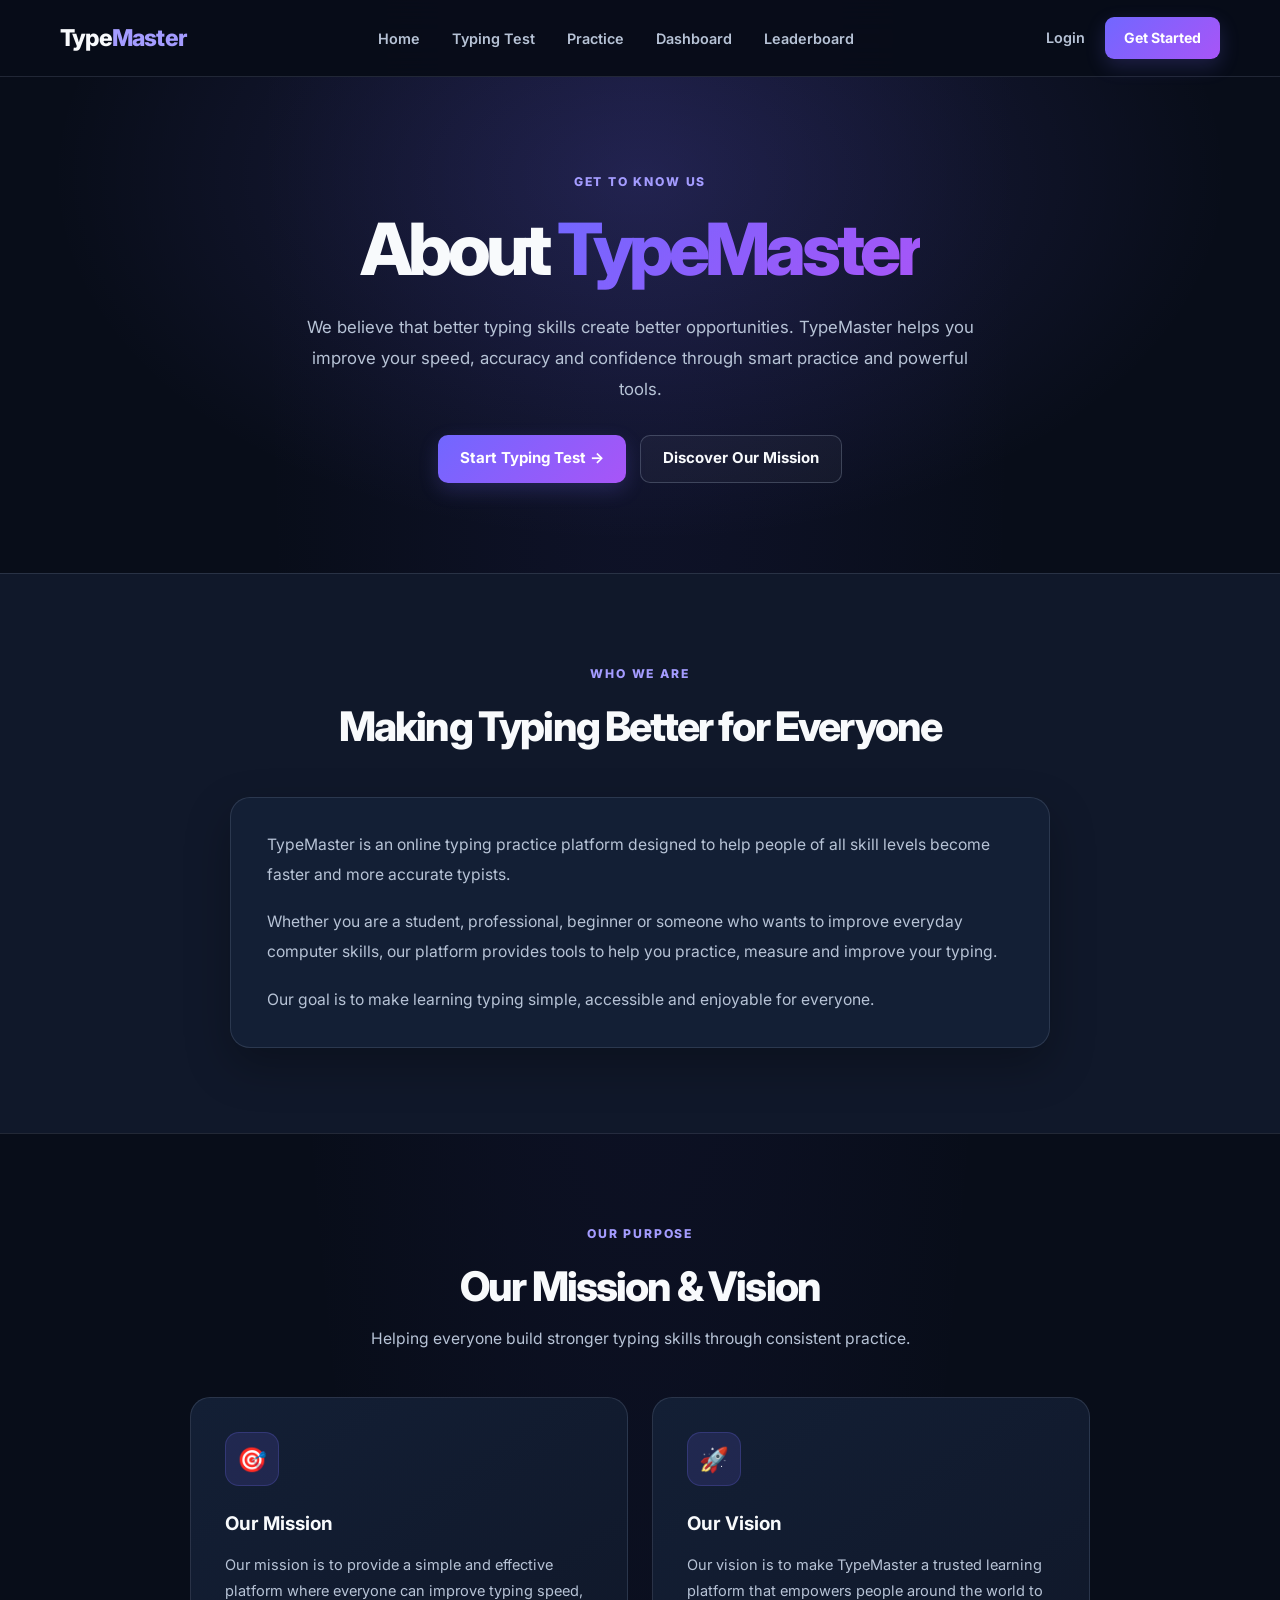
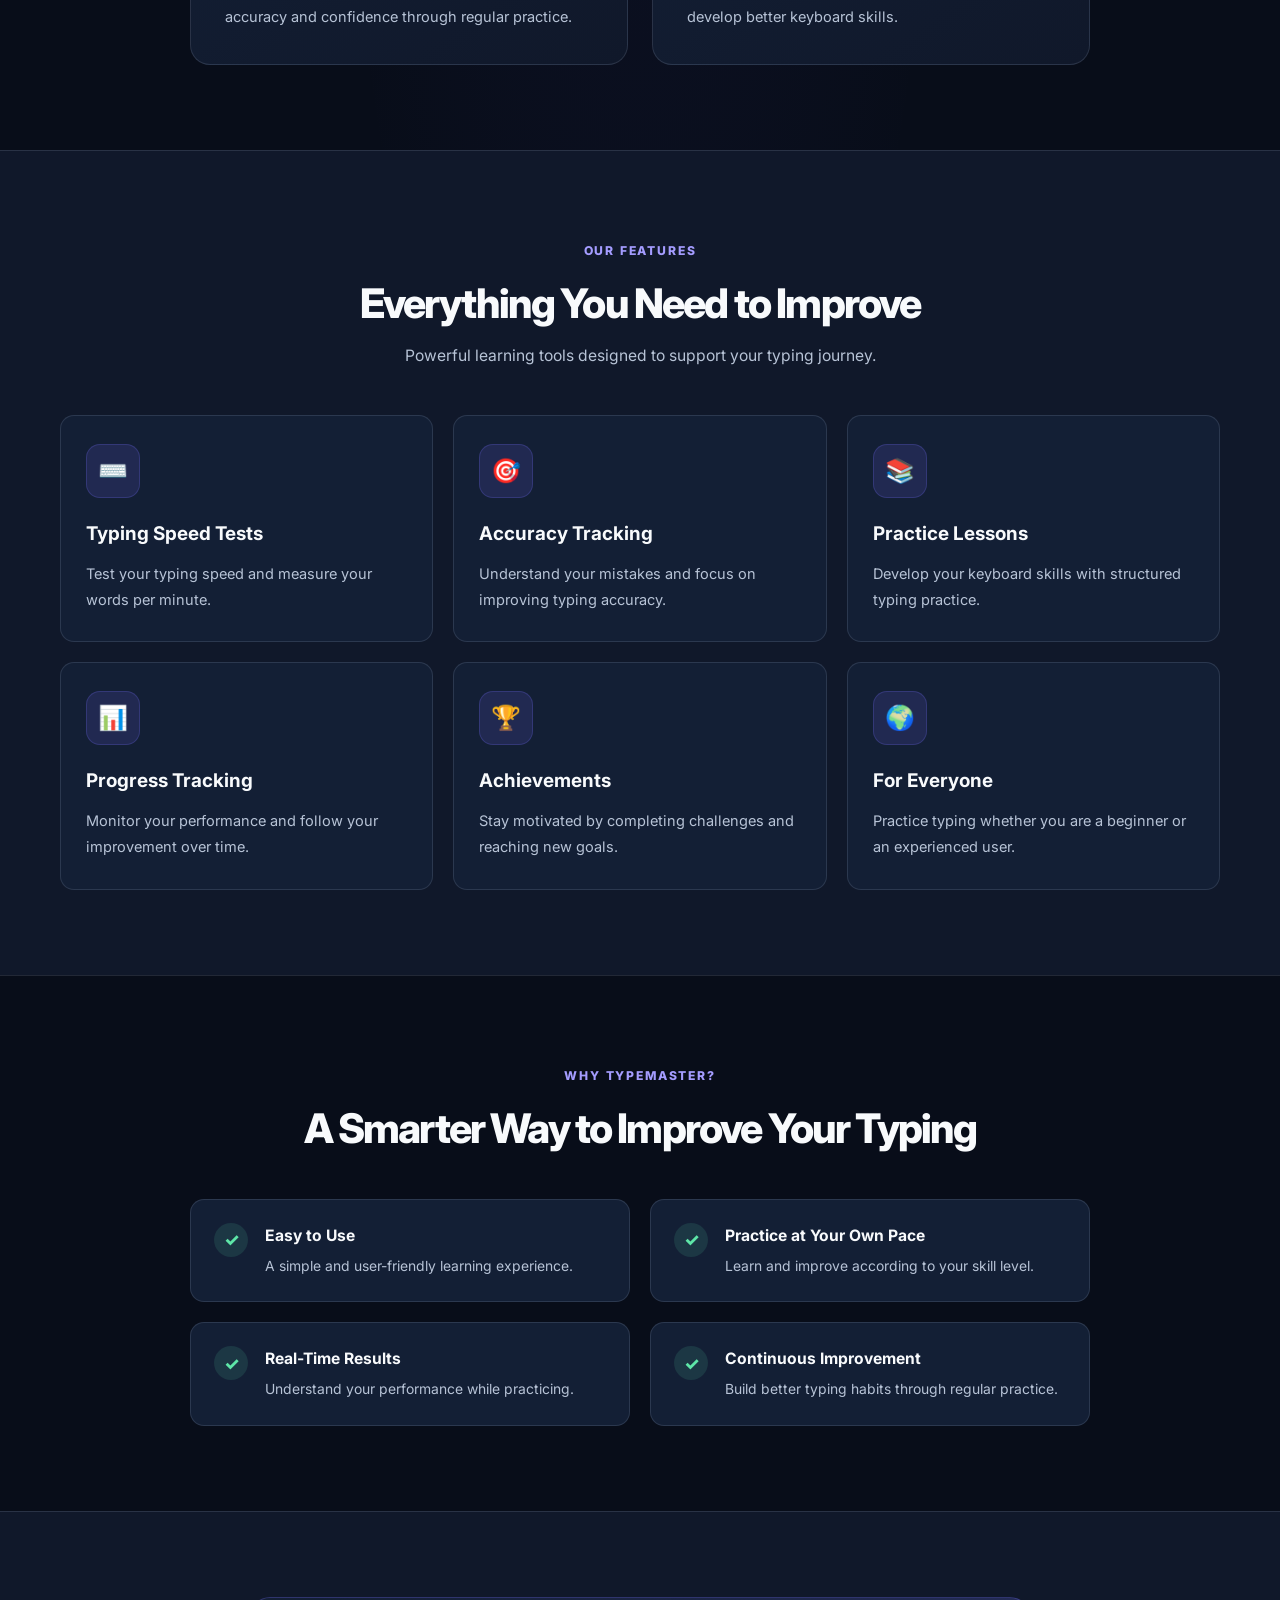
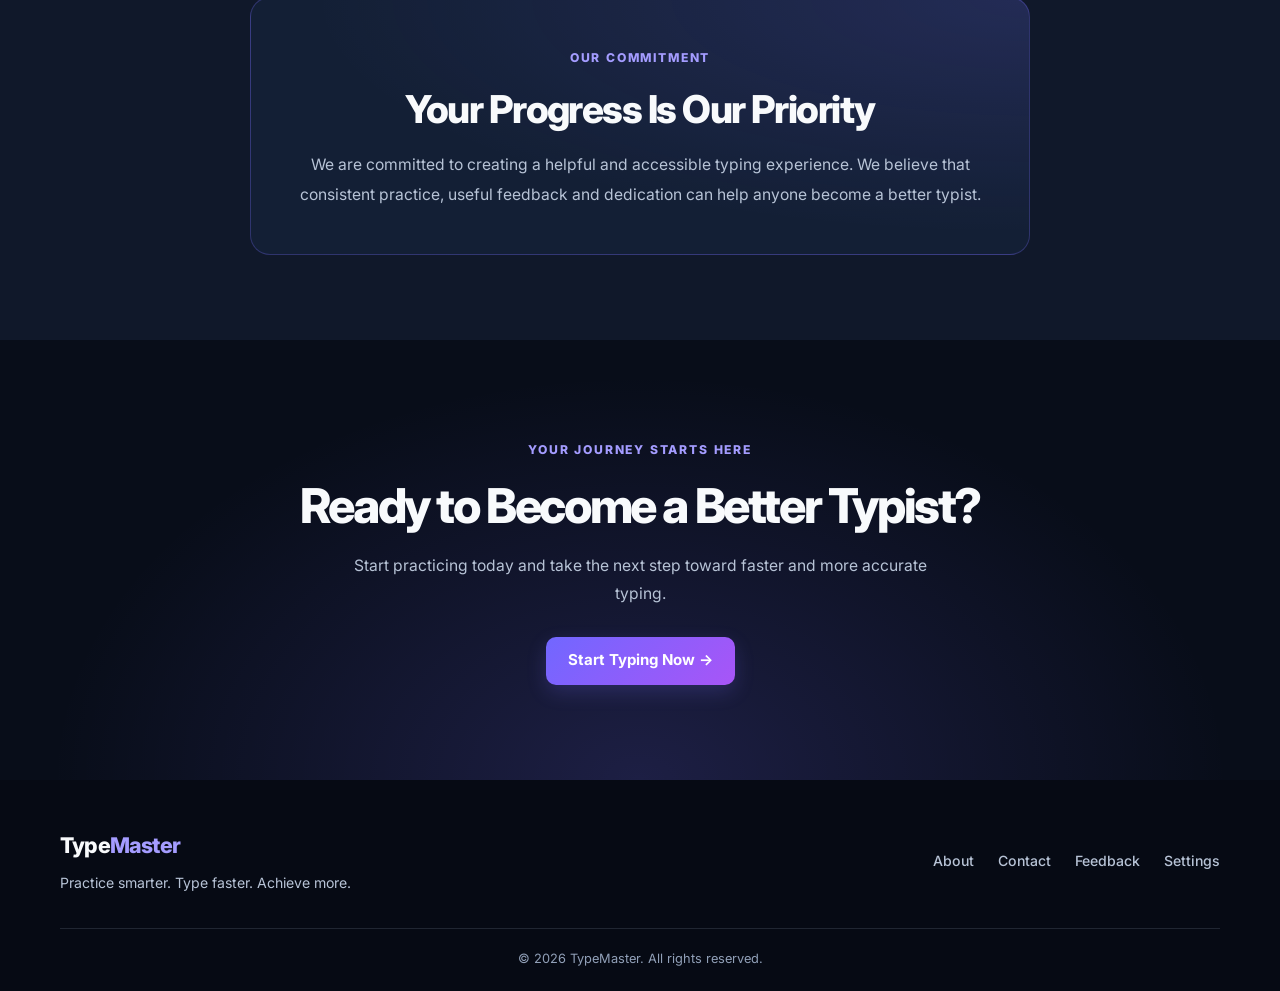
==== frontend/pages/about.html @ ad38b355 "Initial TypeMaster website" ====
<!DOCTYPE html>
<html lang="en">
<head>
    <meta charset="UTF-8">
    <meta name="viewport" content="width=device-width, initial-scale=1.0">

    <meta name="description" content="Learn about TypeMaster, our mission, features and commitment to helping you improve your typing speed and accuracy.">

    <title>About Us | TypeMaster</title>

    <!-- Website Styles -->
    <link rel="stylesheet" href="../css/style.css">
    <link rel="stylesheet" href="../css/themes.css">
    <link rel="stylesheet" href="../css/responsive.css">
</head>

<body>

    <!-- Header -->
    <header class="header">
        <nav class="navbar">

            <a href="../index.html" class="logo">
                Type<span>Master</span>
            </a>

            <ul class="nav-links">
                <li><a href="../index.html">Home</a></li>
                <li><a href="practice.html">Typing Test</a></li>
                <li><a href="lessons.html">Practice</a></li>
                <li><a href="dashboard.html">Dashboard</a></li>
                <li><a href="leaderboard.html">Leaderboard</a></li>
            </ul>

            <div class="nav-actions">
                <a href="login.html" class="login-btn">Login</a>
                <a href="register.html" class="signup-btn">Get Started</a>
            </div>

        </nav>
    </header>


    <main class="about-page">

        <!-- 01. About Hero -->
        <section class="about-hero">

            <div class="about-hero-content">

                <span class="about-label">GET TO KNOW US</span>

                <h1>
                    About <span>TypeMaster</span>
                </h1>

                <p>
                    We believe that better typing skills create
                    better opportunities. TypeMaster helps you
                    improve your speed, accuracy and confidence
                    through smart practice and powerful tools.
                </p>

                <div class="about-hero-buttons">

                    <a href="practice.html" class="primary-btn">
                        Start Typing Test →
                    </a>

                    <a href="#our-mission" class="secondary-btn">
                        Discover Our Mission
                    </a>

                </div>

            </div>

        </section>


        <!-- 02. Who We Are -->
        <section class="about-section who-we-are">

            <div class="about-section-heading">
                <span>WHO WE ARE</span>
                <h2>Making Typing Better for Everyone</h2>
            </div>

            <div class="about-text-content">

                <p>
                    TypeMaster is an online typing practice platform
                    designed to help people of all skill levels become
                    faster and more accurate typists.
                </p>

                <p>
                    Whether you are a student, professional, beginner
                    or someone who wants to improve everyday computer
                    skills, our platform provides tools to help you
                    practice, measure and improve your typing.
                </p>

                <p>
                    Our goal is to make learning typing simple,
                    accessible and enjoyable for everyone.
                </p>

            </div>

        </section>


        <!-- 03. Mission & Vision -->
        <section class="about-section mission-vision"
                 id="our-mission">

            <div class="about-section-heading">
                <span>OUR PURPOSE</span>
                <h2>Our Mission & Vision</h2>
                <p>
                    Helping everyone build stronger typing skills
                    through consistent practice.
                </p>
            </div>

            <div class="mission-vision-grid">

                <article class="about-info-card">

                    <div class="about-card-icon">🎯</div>

                    <h3>Our Mission</h3>

                    <p>
                        Our mission is to provide a simple and
                        effective platform where everyone can
                        improve typing speed, accuracy and
                        confidence through regular practice.
                    </p>

                </article>


                <article class="about-info-card">

                    <div class="about-card-icon">🚀</div>

                    <h3>Our Vision</h3>

                    <p>
                        Our vision is to make TypeMaster a trusted
                        learning platform that empowers people
                        around the world to develop better
                        keyboard skills.
                    </p>

                </article>

            </div>

        </section>


        <!-- 04. What We Offer -->
        <section class="about-section what-we-offer">

            <div class="about-section-heading">

                <span>OUR FEATURES</span>

                <h2>Everything You Need to Improve</h2>

                <p>
                    Powerful learning tools designed to support
                    your typing journey.
                </p>

            </div>


            <div class="about-offer-grid">

                <article class="about-offer-card">
                    <div class="about-card-icon">⌨️</div>
                    <h3>Typing Speed Tests</h3>
                    <p>
                        Test your typing speed and measure
                        your words per minute.
                    </p>
                </article>


                <article class="about-offer-card">
                    <div class="about-card-icon">🎯</div>
                    <h3>Accuracy Tracking</h3>
                    <p>
                        Understand your mistakes and focus
                        on improving typing accuracy.
                    </p>
                </article>


                <article class="about-offer-card">
                    <div class="about-card-icon">📚</div>
                    <h3>Practice Lessons</h3>
                    <p>
                        Develop your keyboard skills with
                        structured typing practice.
                    </p>
                </article>


                <article class="about-offer-card">
                    <div class="about-card-icon">📊</div>
                    <h3>Progress Tracking</h3>
                    <p>
                        Monitor your performance and
                        follow your improvement over time.
                    </p>
                </article>


                <article class="about-offer-card">
                    <div class="about-card-icon">🏆</div>
                    <h3>Achievements</h3>
                    <p>
                        Stay motivated by completing
                        challenges and reaching new goals.
                    </p>
                </article>


                <article class="about-offer-card">
                    <div class="about-card-icon">🌍</div>
                    <h3>For Everyone</h3>
                    <p>
                        Practice typing whether you are
                        a beginner or an experienced user.
                    </p>
                </article>

            </div>

        </section>


        <!-- 05. Why Choose Us -->
        <section class="about-section why-choose-us">

            <div class="about-section-heading">

                <span>WHY TYPEMASTER?</span>

                <h2>A Smarter Way to Improve Your Typing</h2>

            </div>

            <div class="why-choose-grid">

                <div class="why-item">
                    <span>✓</span>
                    <div>
                        <h3>Easy to Use</h3>
                        <p>A simple and user-friendly learning experience.</p>
                    </div>
                </div>

                <div class="why-item">
                    <span>✓</span>
                    <div>
                        <h3>Practice at Your Own Pace</h3>
                        <p>Learn and improve according to your skill level.</p>
                    </div>
                </div>

                <div class="why-item">
                    <span>✓</span>
                    <div>
                        <h3>Real-Time Results</h3>
                        <p>Understand your performance while practicing.</p>
                    </div>
                </div>

                <div class="why-item">
                    <span>✓</span>
                    <div>
                        <h3>Continuous Improvement</h3>
                        <p>Build better typing habits through regular practice.</p>
                    </div>
                </div>

            </div>

        </section>


        <!-- 06. Our Commitment -->
        <section class="about-section commitment-section">

            <div class="commitment-content">

                <span>OUR COMMITMENT</span>

                <h2>Your Progress Is Our Priority</h2>

                <p>
                    We are committed to creating a helpful and
                    accessible typing experience. We believe that
                    consistent practice, useful feedback and
                    dedication can help anyone become a better typist.
                </p>

            </div>

        </section>


        <!-- 07. Call To Action -->
        <section class="about-cta">

            <span>YOUR JOURNEY STARTS HERE</span>

            <h2>Ready to Become a Better Typist?</h2>

            <p>
                Start practicing today and take the next step
                toward faster and more accurate typing.
            </p>

            <a href="practice.html" class="primary-btn">
                Start Typing Now →
            </a>

        </section>

    </main>


    <!-- Footer -->
    <footer class="footer">

        <div class="footer-content">

            <div>
                <a href="../index.html" class="logo">
                    Type<span>Master</span>
                </a>

                <p>Practice smarter. Type faster. Achieve more.</p>
            </div>

            <div class="footer-links">
                <a href="about.html">About</a>
                <a href="contact.html">Contact</a>
                <a href="feedback.html">Feedback</a>
                <a href="settings.html">Settings</a>
            </div>

        </div>

        <p class="copyright">
            © 2026 TypeMaster. All rights reserved.
        </p>

    </footer>

    <script src="../js/app.js"></script>

</body>
</html>
---- frontend/css/style.css ----
/* =========================================================
   TYPEMASTER — PROFESSIONAL RESPONSIVE STYLESHEET
   Clear typography • Balanced spacing • Modern dark UI
   ========================================================= */

@import url('https://fonts.googleapis.com/css2?family=Inter:wght@400;500;600;700;800&display=swap');

:root {
    color-scheme: dark;
    --bg-primary: #080d19;
    --bg-secondary: #10182a;
    --bg-card: #131f35;
    --bg-card-hover: #172640;

    --text-primary: #f8fafc;
    --text-secondary: #b7c3d6;
    --text-muted: #91a0b8;

    --accent: #786cff;
    --accent-light: #a49cff;
    --accent-gradient: linear-gradient(135deg, #7167ff 0%, #a855f7 100%);

    --border: rgba(190, 205, 230, 0.14);
    --border-strong: rgba(190, 205, 230, 0.23);

    --radius-sm: 9px;
    --radius: 14px;
    --radius-lg: 20px;
    --shadow-card: 0 18px 45px rgba(0, 0, 0, 0.28);
    --transition: 220ms ease;

    --container: 1160px;
}

/* Reset and base */
*,
*::before,
*::after {
    box-sizing: border-box;
    margin: 0;
    padding: 0;
}

html {
    scroll-behavior: smooth;
    font-size: 16px;
    scroll-padding-top: 88px;
}

body {
    min-height: 100vh;
    display: flex;
    flex-direction: column;
    overflow-x: hidden;
    background:
        radial-gradient(ellipse at 50% 0%, rgba(91, 79, 220, 0.09), transparent 42%),
        var(--bg-primary);
    color: var(--text-primary);
    font-family: 'Inter', sans-serif;
    font-size: 16px;
    line-height: 1.65;
    -webkit-font-smoothing: antialiased;
    text-rendering: optimizeLegibility;
}

img {
    display: block;
    max-width: 100%;
}

a {
    color: inherit;
    text-decoration: none;
}

button,
input,
textarea,
select {
    font: inherit;
}

button {
    cursor: pointer;
    border: 0;
}

::selection {
    color: #fff;
    background: var(--accent);
}

:focus-visible {
    outline: 3px solid var(--accent-light);
    outline-offset: 3px;
}

/* Shared layout */
.navbar,
.hero,
.feature-grid,
.footer-content,
.copyright {
    width: min(var(--container), calc(100% - 48px));
    margin-inline: auto;
}

/* Navigation */
.header {
    position: sticky;
    top: 0;
    z-index: 1000;
    width: 100%;
    background: rgba(8, 13, 25, 0.91);
    border-bottom: 1px solid var(--border);
    backdrop-filter: blur(18px);
    -webkit-backdrop-filter: blur(18px);
}

.navbar {
    min-height: 76px;
    display: flex;
    align-items: center;
    justify-content: space-between;
    gap: 28px;
}

.logo {
    flex-shrink: 0;
    color: var(--text-primary);
    font-size: 1.45rem;
    font-weight: 800;
    letter-spacing: -0.8px;
}

.logo span {
    color: var(--accent-light);
}

.nav-links {
    display: flex;
    align-items: center;
    gap: clamp(18px, 2.5vw, 34px);
    list-style: none;
}

.nav-links a,
.login-btn {
    color: var(--text-secondary);
    font-size: 0.9rem;
    font-weight: 600;
    transition: color var(--transition);
}

.nav-links a:hover,
.login-btn:hover {
    color: #fff;
}

.nav-actions {
    display: flex;
    align-items: center;
    gap: 20px;
}

.signup-btn {
    display: inline-flex;
    align-items: center;
    justify-content: center;
    min-height: 42px;
    padding: 0 19px;
    border-radius: var(--radius-sm);
    background: var(--accent-gradient);
    color: #fff;
    font-size: 0.88rem;
    font-weight: 700;
    box-shadow: 0 7px 20px rgba(120, 108, 255, 0.2);
    transition: transform var(--transition), box-shadow var(--transition);
}

.signup-btn:hover,
.primary-btn:hover {
    transform: translateY(-2px);
    box-shadow: 0 10px 26px rgba(120, 108, 255, 0.34);
}

/* Hero section */
.hero {
    min-height: 570px;
    padding-block: 82px 88px;
    display: grid;
    grid-template-columns: minmax(0, 1.08fr) minmax(360px, 0.92fr);
    align-items: center;
    gap: clamp(44px, 7vw, 100px);
}

.hero-content {
    max-width: 620px;
}

.hero-label {
    display: inline-flex;
    align-items: center;
    margin-bottom: 23px;
    padding: 7px 13px;
    border: 1px solid rgba(120, 108, 255, 0.34);
    border-radius: 999px;
    background: rgba(120, 108, 255, 0.12);
    color: #c2bdff;
    font-size: 0.72rem;
    font-weight: 700;
    letter-spacing: 0.08em;
    line-height: 1.4;
}

.hero h1 {
    margin-bottom: 22px;
    color: var(--text-primary);
    font-size: clamp(2.8rem, 5vw, 4.25rem);
    font-weight: 800;
    line-height: 1.08;
    letter-spacing: -0.065em;
}

.hero h1 span {
    background: var(--accent-gradient);
    -webkit-background-clip: text;
    background-clip: text;
    color: transparent;
}

.hero-content > p {
    max-width: 550px;
    margin-bottom: 30px;
    color: var(--text-secondary);
    font-size: 1.05rem;
    line-height: 1.8;
}

.hero-buttons {
    display: flex;
    align-items: center;
    flex-wrap: wrap;
    gap: 14px;
}

.primary-btn,
.secondary-btn {
    min-height: 48px;
    display: inline-flex;
    align-items: center;
    justify-content: center;
    padding: 0 22px;
    border-radius: 10px;
    font-size: 0.94rem;
    font-weight: 700;
    text-align: center;
    transition: transform var(--transition), background var(--transition),
                border-color var(--transition), box-shadow var(--transition);
}

.primary-btn {
    background: var(--accent-gradient);
    color: #fff;
    box-shadow: 0 7px 20px rgba(120, 108, 255, 0.2);
}

.secondary-btn {
    border: 1px solid var(--border-strong);
    background: rgba(255, 255, 255, 0.035);
    color: var(--text-primary);
}

.secondary-btn:hover {
    transform: translateY(-2px);
    border-color: rgba(164, 156, 255, 0.55);
    background: rgba(255, 255, 255, 0.075);
}

.hero-stats {
    display: flex;
    flex-wrap: wrap;
    gap: clamp(28px, 4vw, 52px);
    margin-top: 43px;
}

.hero-stats h3 {
    color: #fff;
    font-size: 1.35rem;
    font-weight: 800;
    line-height: 1.3;
}

.hero-stats p {
    margin-top: 5px;
    color: var(--text-muted);
    font-size: 0.82rem;
}

/* Typing preview card */
.typing-preview {
    position: relative;
    justify-self: end;
    width: 100%;
    max-width: 455px;
    padding: 28px;
    border: 1px solid var(--border-strong);
    border-radius: var(--radius-lg);
    background: linear-gradient(145deg, #172641 0%, #101a2d 100%);
    box-shadow: var(--shadow-card);
}

.typing-preview::before {
    position: absolute;
    z-index: -1;
    content: "";
    inset: -2px;
    border-radius: calc(var(--radius-lg) + 2px);
    background: linear-gradient(135deg, rgba(120, 108, 255, 0.6), transparent 55%, rgba(168, 85, 247, 0.45));
    opacity: 0.45;
}

.preview-header {
    display: flex;
    align-items: center;
    justify-content: space-between;
    gap: 12px;
    padding-bottom: 18px;
    border-bottom: 1px solid var(--border);
    color: var(--text-primary);
    font-size: 0.92rem;
    font-weight: 700;
}

.live-status {
    color: #5ee6a8;
    font-size: 0.7rem;
    font-weight: 800;
    letter-spacing: 0.08em;
    text-transform: uppercase;
}

.preview-stats {
    display: grid;
    grid-template-columns: repeat(3, minmax(0, 1fr));
    gap: 14px;
    margin-block: 23px;
}

.preview-stats small {
    display: block;
    color: var(--text-muted);
    font-size: 0.78rem;
    font-weight: 600;
}

.preview-stats h2 {
    margin-top: 5px;
    color: #fff;
    font-size: clamp(1.45rem, 2.2vw, 1.85rem);
    font-weight: 800;
    line-height: 1.2;
}

.preview-text {
    padding: 18px;
    border: 1px solid var(--border);
    border-radius: 11px;
    background: rgba(255, 255, 255, 0.045);
    color: var(--text-secondary);
    font-size: 0.9rem;
    line-height: 1.75;
}

.preview-button {
    display: flex;
    align-items: center;
    justify-content: center;
    min-height: 46px;
    margin-top: 18px;
    padding: 10px 16px;
    border-radius: 9px;
    background: var(--accent-gradient);
    color: #fff;
    font-size: 0.9rem;
    font-weight: 700;
    text-align: center;
    transition: transform var(--transition), box-shadow var(--transition);
}

.preview-button:hover {
    transform: translateY(-2px);
    box-shadow: 0 8px 22px rgba(120, 108, 255, 0.3);
}

/* Features section */
.features {
    padding: 82px 24px 88px;
    border-top: 1px solid var(--border);
    border-bottom: 1px solid var(--border);
    background: var(--bg-secondary);
}

.section-heading {
    max-width: 720px;
    margin: 0 auto 46px;
    text-align: center;
}

.section-heading > span {
    color: var(--accent-light);
    font-size: 0.76rem;
    font-weight: 800;
    letter-spacing: 0.16em;
    text-transform: uppercase;
}

.section-heading h2 {
    margin: 12px 0 13px;
    color: var(--text-primary);
    font-size: clamp(1.8rem, 3.5vw, 2.5rem);
    font-weight: 800;
    line-height: 1.2;
    letter-spacing: -0.045em;
}

.section-heading p {
    color: var(--text-secondary);
    font-size: 1rem;
    line-height: 1.7;
}

.feature-grid {
    display: grid;
    grid-template-columns: repeat(4, minmax(0, 1fr));
    gap: 20px;
}

.feature-card {
    min-height: 190px;
    padding: 26px 23px;
    border: 1px solid var(--border);
    border-radius: var(--radius);
    background: var(--bg-card);
    transition: transform var(--transition), border-color var(--transition),
                background var(--transition), box-shadow var(--transition);
}

.feature-card:hover {
    transform: translateY(-5px);
    border-color: rgba(120, 108, 255, 0.5);
    background: var(--bg-card-hover);
    box-shadow: 0 14px 32px rgba(0, 0, 0, 0.2);
}

.feature-icon {
    width: 48px;
    height: 48px;
    display: grid;
    place-items: center;
    margin-bottom: 19px;
    border: 1px solid rgba(120, 108, 255, 0.18);
    border-radius: 12px;
    background: rgba(120, 108, 255, 0.14);
    font-size: 1.25rem;
}

.feature-card h3 {
    margin-bottom: 9px;
    color: var(--text-primary);
    font-size: 1.02rem;
    font-weight: 700;
}

.feature-card p {
    color: var(--text-secondary);
    font-size: 0.88rem;
    line-height: 1.7;
}

/* Footer */
.footer {
    margin-top: auto;
    padding: 48px 24px 22px;
    background: #060a14;
}

.footer-content {
    display: flex;
    align-items: center;
    justify-content: space-between;
    flex-wrap: wrap;
    gap: 28px;
}

.footer-content .logo {
    font-size: 1.35rem;
}

.footer-content p {
    margin-top: 8px;
    color: var(--text-secondary);
    font-size: 0.88rem;
}

.footer-links {
    display: flex;
    flex-wrap: wrap;
    gap: 24px;
}

.footer-links a {
    color: var(--text-secondary);
    font-size: 0.88rem;
    font-weight: 500;
    transition: color var(--transition);
}

.footer-links a:hover {
    color: #fff;
}

.copyright {
    margin-top: 34px;
    padding-top: 19px;
    border-top: 1px solid var(--border);
    color: var(--text-muted);
    font-size: 0.8rem;
    text-align: center;
}

/* Tablet */
@media (max-width: 1000px) {
    .hero {
        min-height: auto;
        grid-template-columns: minmax(0, 1fr) minmax(300px, 0.9fr);
        gap: 38px;
        padding-block: 72px;
    }

    .feature-grid {
        grid-template-columns: repeat(2, minmax(0, 1fr));
    }
}

/* Mobile navigation and hero */
@media (max-width: 760px) {
    .navbar {
        min-height: 68px;
        gap: 16px;
    }

    .nav-links {
        display: none;
    }

    .nav-actions {
        gap: 14px;
    }

    .hero {
        grid-template-columns: 1fr;
        gap: 42px;
        padding-block: 62px;
        text-align: center;
    }

    .hero-content {
        max-width: 650px;
        margin-inline: auto;
    }

    .hero-content > p {
        margin-inline: auto;
    }

    .hero-buttons,
    .hero-stats {
        justify-content: center;
    }

    .typing-preview {
        justify-self: center;
        max-width: 520px;
        text-align: left;
    }

    .features {
        padding-block: 68px;
    }
}

/* Small phones */
@media (max-width: 520px) {
    html {
        font-size: 15px;
    }

    .navbar,
    .hero,
    .feature-grid,
    .footer-content,
    .copyright {
        width: min(100% - 32px, var(--container));
    }

    .logo {
        font-size: 1.25rem;
    }

    .login-btn {
        font-size: 0.82rem;
    }

    .signup-btn {
        min-height: 39px;
        padding-inline: 13px;
        font-size: 0.8rem;
    }

    .hero {
        padding-block: 50px 58px;
    }

    .hero h1 {
        font-size: clamp(2.35rem, 11vw, 3.15rem);
        letter-spacing: -0.055em;
    }

    .hero-content > p {
        font-size: 0.98rem;
    }

    .hero-stats {
        gap: 22px;
        margin-top: 34px;
    }

    .hero-stats h3 {
        font-size: 1.18rem;
    }

    .typing-preview {
        padding: 21px;
    }

    .preview-stats {
        gap: 8px;
    }

    .preview-stats h2 {
        font-size: 1.35rem;
    }

    .preview-text {
        padding: 15px;
        font-size: 0.86rem;
    }

    .features {
        padding: 58px 16px 64px;
    }

    .section-heading {
        margin-bottom: 32px;
    }

    .section-heading h2 {
        font-size: 1.8rem;
    }

    .feature-grid {
        grid-template-columns: 1fr;
        gap: 14px;
    }

    .feature-card {
        min-height: auto;
        padding: 23px;
    }

    .footer {
        padding: 38px 16px 20px;
    }

    .footer-content {
        align-items: flex-start;
        flex-direction: column;
    }

    .footer-links {
        gap: 16px 21px;
    }
}

/* Reduced motion accessibility */
@media (prefers-reduced-motion: reduce) {
    *,
    *::before,
    *::after {
        scroll-behavior: auto !important;
        transition-duration: 0.01ms !important;
        animation-duration: 0.01ms !important;
        animation-iteration-count: 1 !important;
    }
}



/* ==========================================
   TYPEMASTER - CHARACTER HIGHLIGHT STYLES
========================================== */

/* CLASSIC MODE */

#passage .correct-char {
    color: #22c55e;
    opacity: 1;
}

#passage .wrong-char {
    color: #ff4d4f;
    background: rgba(255, 60, 60, 0.20);
    border-radius: 3px;
    opacity: 1;
}

#passage .remaining-char {
    color: inherit;
    opacity: 1;
}


/* LIVE HIGHLIGHT MODE */

#passage.live-typing-area {
    outline: none;
    white-space: pre-wrap;
    overflow-wrap: anywhere;
    cursor: text;
    user-select: none;
    min-height: 100px;
}

/* Untyped text stays faded */

#passage.live-typing-area .remaining-char {
    opacity: 0.22;
    color: #aab6ca;
    transition: opacity 0.12s ease;
}

/* Typed correct text becomes clear */

#passage.live-typing-area .correct-char {
    opacity: 1;
    color: #22e58b;
}

/* Typed wrong text becomes clear and red */

#passage.live-typing-area .wrong-char {
    opacity: 1;
    color: #ffffff;
    background: rgba(255, 55, 65, 0.85);
    border-radius: 3px;
}

/* Current typing position */

#passage .current-position {
    display: inline-block;
    width: 2px;
    height: 1.15em;
    background: #8b5cf6;
    vertical-align: middle;
    animation: typingCursor 0.8s infinite;
}

@keyframes typingCursor {
    0%, 100% {
        opacity: 1;
    }
    50% {
        opacity: 0.2;
    }
}

/* Hide textarea in Live Mode */

#typingInput[hidden] {
    display: none !important;
}

/* ==========================================
   TYPEMASTER - TYPING BOX SIZE IMPROVEMENT
========================================== */

/* Typing passage box - Both Modes */

#passage {
    width: 100%;
    max-width: 100%;
    min-height: 90px;
    padding: 16px 22px;
    margin: 0 auto;

    font-size: 19px;
    line-height: 1.8;
    letter-spacing: 0.3px;

    border-radius: 12px;
    overflow-wrap: break-word;
}

/* Classic Mode */

#passage:not(.live-typing-area) {
    min-height: 90px;
    max-height: 160px;
    overflow-y: auto;
}

/* Live Highlight Mode */

#passage.live-typing-area {
    min-height: 90px;
    max-height: 160px;
    overflow-y: auto;
    padding: 16px 22px;
}

/* Mobile Responsive */

@media (max-width: 600px) {
    #passage {
        min-height: 80px;
        padding: 13px 15px;
        font-size: 16px;
        line-height: 1.75;
    }

    #passage:not(.live-typing-area),
    #passage.live-typing-area {
        max-height: 180px;
    }
}

/* =========================================================
   TYPEMASTER — ABOUT PAGE
   Professional Design • Responsive Layout • Dark UI
========================================================= */

/* About Page Base */

.about-page {
    width: 100%;
    overflow: hidden;
}

.about-page section {
    width: 100%;
}

/* 01. About Hero */

.about-hero {
    position: relative;
    min-height: 440px;
    display: flex;
    align-items: center;
    justify-content: center;
    padding: 90px 24px;
    text-align: center;
    background:
        radial-gradient(ellipse at 50% 20%,
        rgba(120, 108, 255, 0.18),
        transparent 65%);
}

.about-hero-content {
    width: 100%;
    max-width: 820px;
    margin-inline: auto;
}

.about-label,
.about-section-heading > span,
.commitment-content > span,
.about-cta > span {
    display: inline-block;
    margin-bottom: 17px;
    color: var(--accent-light);
    font-size: 0.76rem;
    font-weight: 800;
    letter-spacing: 0.15em;
}

.about-hero h1 {
    margin-bottom: 22px;
    font-size: clamp(2.8rem, 6vw, 4.5rem);
    font-weight: 800;
    line-height: 1.12;
    letter-spacing: -0.065em;
}

.about-hero h1 span {
    background: var(--accent-gradient);
    -webkit-background-clip: text;
    background-clip: text;
    color: transparent;
}

.about-hero-content > p {
    max-width: 690px;
    margin: 0 auto 30px;
    color: var(--text-secondary);
    font-size: 1.05rem;
    line-height: 1.85;
}

.about-hero-buttons {
    display: flex;
    align-items: center;
    justify-content: center;
    flex-wrap: wrap;
    gap: 14px;
}

/* Shared About Sections */

.about-section {
    padding: 85px 24px;
    border-top: 1px solid var(--border);
}

.about-section-heading {
    max-width: 740px;
    margin: 0 auto 45px;
    text-align: center;
}

.about-section-heading h2 {
    color: var(--text-primary);
    font-size: clamp(1.8rem, 3.5vw, 2.55rem);
    font-weight: 800;
    line-height: 1.25;
    letter-spacing: -0.045em;
}

.about-section-heading > p {
    margin-top: 13px;
    color: var(--text-secondary);
    font-size: 0.98rem;
    line-height: 1.75;
}

/* 02. Who We Are */

.who-we-are {
    background: var(--bg-secondary);
}

.about-text-content {
    max-width: 820px;
    margin-inline: auto;
    padding: 32px 36px;
    border: 1px solid var(--border);
    border-radius: var(--radius-lg);
    background: var(--bg-card);
    box-shadow: var(--shadow-card);
}

.about-text-content p {
    color: var(--text-secondary);
    font-size: 0.98rem;
    line-height: 1.9;
}

.about-text-content p + p {
    margin-top: 18px;
}

/* 03. Mission & Vision */

.mission-vision-grid {
    width: min(900px, 100%);
    display: grid;
    grid-template-columns: repeat(2, minmax(0, 1fr));
    gap: 24px;
    margin-inline: auto;
}

.about-info-card {
    position: relative;
    padding: 34px;
    border: 1px solid var(--border);
    border-radius: var(--radius-lg);
    background: linear-gradient(
        145deg,
        var(--bg-card),
        var(--bg-secondary)
    );
    transition: transform var(--transition),
                border-color var(--transition),
                box-shadow var(--transition);
}

.about-info-card:hover {
    transform: translateY(-6px);
    border-color: rgba(120, 108, 255, 0.55);
    box-shadow: var(--shadow-card);
}

.about-card-icon {
    width: 54px;
    height: 54px;
    display: grid;
    place-items: center;
    margin-bottom: 22px;
    border: 1px solid rgba(120, 108, 255, 0.22);
    border-radius: 14px;
    background: rgba(120, 108, 255, 0.14);
    font-size: 1.5rem;
}

.about-info-card h3,
.about-offer-card h3 {
    margin-bottom: 12px;
    color: var(--text-primary);
    font-size: 1.18rem;
    font-weight: 700;
}

.about-info-card p,
.about-offer-card p {
    color: var(--text-secondary);
    font-size: 0.91rem;
    line-height: 1.8;
}

/* 04. What We Offer */

.what-we-offer {
    background: var(--bg-secondary);
}

.about-offer-grid {
    width: min(var(--container), 100%);
    display: grid;
    grid-template-columns: repeat(3, minmax(0, 1fr));
    gap: 20px;
    margin-inline: auto;
}

.about-offer-card {
    padding: 28px 25px;
    border: 1px solid var(--border);
    border-radius: var(--radius);
    background: var(--bg-card);
    transition: transform var(--transition),
                border-color var(--transition),
                background var(--transition),
                box-shadow var(--transition);
}

.about-offer-card:hover {
    transform: translateY(-5px);
    border-color: rgba(120, 108, 255, 0.5);
    background: var(--bg-card-hover);
    box-shadow: 0 14px 32px rgba(0, 0, 0, 0.2);
}

.about-offer-card .about-card-icon {
    margin-bottom: 20px;
}

/* 05. Why Choose Us */

.why-choose-grid {
    width: min(900px, 100%);
    display: grid;
    grid-template-columns: repeat(2, minmax(0, 1fr));
    gap: 20px;
    margin-inline: auto;
}

.why-item {
    display: flex;
    align-items: flex-start;
    gap: 17px;
    padding: 23px;
    border: 1px solid var(--border);
    border-radius: var(--radius);
    background: var(--bg-card);
    transition: border-color var(--transition),
                transform var(--transition);
}

.why-item:hover {
    transform: translateY(-3px);
    border-color: rgba(120, 108, 255, 0.45);
}

.why-item > span {
    width: 34px;
    height: 34px;
    flex-shrink: 0;
    display: grid;
    place-items: center;
    border-radius: 50%;
    background: rgba(94, 230, 168, 0.12);
    color: #5ee6a8;
    font-size: 1.1rem;
    font-weight: 800;
}

.why-item h3 {
    margin-bottom: 6px;
    color: var(--text-primary);
    font-size: 0.98rem;
    font-weight: 700;
}

.why-item p {
    color: var(--text-secondary);
    font-size: 0.87rem;
    line-height: 1.7;
}

/* 06. Our Commitment */

.commitment-section {
    background: var(--bg-secondary);
}

.commitment-content {
    max-width: 780px;
    margin-inline: auto;
    padding: 45px 35px;
    border: 1px solid rgba(120, 108, 255, 0.28);
    border-radius: var(--radius-lg);
    background:
        radial-gradient(
            ellipse at top right,
            rgba(120, 108, 255, 0.16),
            transparent 65%
        ),
        var(--bg-card);
    text-align: center;
}

.commitment-content h2 {
    margin-bottom: 17px;
    color: var(--text-primary);
    font-size: clamp(1.8rem, 3.5vw, 2.4rem);
    font-weight: 800;
    line-height: 1.25;
    letter-spacing: -0.04em;
}

.commitment-content p {
    color: var(--text-secondary);
    font-size: 0.98rem;
    line-height: 1.9;
}

/* 07. Call To Action */

.about-cta {
    position: relative;
    padding: 95px 24px;
    background:
        radial-gradient(
            ellipse at 50% 100%,
            rgba(120, 108, 255, 0.19),
            transparent 65%
        );
    text-align: center;
}

.about-cta h2 {
    max-width: 700px;
    margin: 0 auto 17px;
    color: var(--text-primary);
    font-size: clamp(2rem, 4.5vw, 3rem);
    font-weight: 800;
    line-height: 1.2;
    letter-spacing: -0.05em;
}

.about-cta > p {
    max-width: 600px;
    margin: 0 auto 28px;
    color: var(--text-secondary);
    font-size: 0.98rem;
    line-height: 1.8;
}

.about-cta .primary-btn {
    display: inline-flex;
}

/* About Page Tablet Responsive */

@media (max-width: 900px) {

    .about-offer-grid {
        grid-template-columns: repeat(2, minmax(0, 1fr));
    }

    .about-section {
        padding-block: 70px;
    }

}

/* About Page Mobile Responsive */

@media (max-width: 650px) {

    .about-hero {
        min-height: auto;
        padding: 75px 20px;
    }

    .about-hero h1 {
        font-size: clamp(2.4rem, 10vw, 3.3rem);
    }

    .about-hero-content > p {
        font-size: 0.96rem;
    }

    .about-hero-buttons {
        flex-direction: column;
        align-items: stretch;
        max-width: 310px;
        margin-inline: auto;
    }

    .about-hero-buttons a {
        width: 100%;
    }

    .about-section {
        padding: 62px 18px;
    }

    .about-section-heading {
        margin-bottom: 32px;
    }

    .about-section-heading h2 {
        font-size: 1.85rem;
    }

    .mission-vision-grid,
    .about-offer-grid,
    .why-choose-grid {
        grid-template-columns: 1fr;
    }

    .about-info-card {
        padding: 27px;
    }

    .about-offer-card {
        padding: 25px;
    }

    .about-text-content {
        padding: 25px 22px;
    }

    .commitment-content {
        padding: 35px 23px;
    }

    .about-cta {
        padding: 72px 20px;
    }

}

/* Small Mobile Devices */

@media (max-width: 380px) {

    .about-hero {
        padding-inline: 16px;
    }

    .about-section {
        padding-inline: 15px;
    }

    .about-info-card,
    .about-offer-card {
        padding: 22px;
    }

    .why-item {
        padding: 18px;
        gap: 12px;
    }

    .about-cta h2 {
        font-size: 1.9rem;
    }

}

/* Accessibility: Reduced Motion */

@media (prefers-reduced-motion: reduce) {

    .about-page *,
    .about-page *::before,
    .about-page *::after {
        transition: none !important;
        animation: none !important;
    }

}

/* =========================================================
   TYPEMASTER — CONTACT PAGE
   Premium Contact UI • Dark Theme • Responsive
========================================================= */

.contact-page {
    width: 100%;
    overflow: hidden;
}

.contact-page section {
    width: 100%;
}

/* 01. Contact Hero */

.contact-hero {
    padding: 85px 24px 75px;
    text-align: center;
    background:
        radial-gradient(
            ellipse at 50% 15%,
            rgba(120, 108, 255, 0.19),
            transparent 65%
        );
}

.contact-hero-content {
    max-width: 780px;
    margin-inline: auto;
}

.contact-label,
.contact-section-heading > span,
.contact-form-intro > span,
.contact-cta > span {
    display: inline-block;
    margin-bottom: 17px;
    color: var(--accent-light);
    font-size: 0.76rem;
    font-weight: 800;
    letter-spacing: 0.15em;
}

.contact-hero h1 {
    margin-bottom: 20px;
    color: var(--text-primary);
    font-size: clamp(2.8rem, 6vw, 4.4rem);
    font-weight: 800;
    line-height: 1.12;
    letter-spacing: -0.06em;
}

.contact-hero h1 span {
    background: var(--accent-gradient);
    -webkit-background-clip: text;
    background-clip: text;
    color: transparent;
}

.contact-hero-content > p {
    max-width: 650px;
    margin-inline: auto;
    color: var(--text-secondary);
    font-size: 1.03rem;
    line-height: 1.85;
}

/* Shared Section Heading */

.contact-section-heading {
    max-width: 720px;
    margin: 0 auto 42px;
    text-align: center;
}

.contact-section-heading h2 {
    color: var(--text-primary);
    font-size: clamp(1.8rem, 3.5vw, 2.5rem);
    font-weight: 800;
    line-height: 1.25;
    letter-spacing: -0.045em;
}

.contact-section-heading p {
    margin-top: 12px;
    color: var(--text-secondary);
    font-size: 0.96rem;
    line-height: 1.75;
}

/* 02. Contact Information */

.contact-info-section {
    padding: 75px 24px 85px;
    border-top: 1px solid var(--border);
    background: var(--bg-secondary);
}

.contact-info-grid {
    width: min(var(--container), 100%);
    display: grid;
    grid-template-columns: repeat(3, minmax(0, 1fr));
    gap: 21px;
    margin-inline: auto;
}

.contact-info-card {
    padding: 30px 25px;
    border: 1px solid var(--border);
    border-radius: var(--radius);
    background: var(--bg-card);
    transition: transform var(--transition),
                border-color var(--transition),
                background var(--transition),
                box-shadow var(--transition);
}

.contact-info-card:hover {
    transform: translateY(-5px);
    border-color: rgba(120, 108, 255, 0.5);
    background: var(--bg-card-hover);
    box-shadow: var(--shadow-card);
}

.contact-icon {
    width: 52px;
    height: 52px;
    display: grid;
    place-items: center;
    margin-bottom: 20px;
    border: 1px solid rgba(120, 108, 255, 0.2);
    border-radius: 13px;
    background: rgba(120, 108, 255, 0.14);
    font-size: 1.4rem;
}

.contact-info-card h3 {
    margin-bottom: 10px;
    color: var(--text-primary);
    font-size: 1.08rem;
    font-weight: 700;
}

.contact-info-card p {
    color: var(--text-secondary);
    font-size: 0.9rem;
    line-height: 1.8;
}

/* 03. Contact Form */

.contact-form-section {
    padding: 90px 24px;
}

.contact-form-wrapper {
    width: min(1060px, 100%);
    display: grid;
    grid-template-columns: 0.85fr 1.15fr;
    align-items: start;
    gap: 55px;
    margin-inline: auto;
}

.contact-form-intro {
    padding-top: 15px;
}

.contact-form-intro h2 {
    margin-bottom: 18px;
    color: var(--text-primary);
    font-size: clamp(1.8rem, 3vw, 2.5rem);
    font-weight: 800;
    line-height: 1.25;
    letter-spacing: -0.045em;
}

.contact-form-intro > p {
    color: var(--text-secondary);
    font-size: 0.96rem;
    line-height: 1.9;
}

.contact-note {
    display: flex;
    align-items: flex-start;
    gap: 13px;
    margin-top: 32px;
    padding: 20px;
    border: 1px solid var(--border);
    border-radius: var(--radius);
    background: var(--bg-card);
}

.contact-note > span {
    color: var(--accent-light);
    font-size: 1.2rem;
}

.contact-note p {
    color: var(--text-secondary);
    font-size: 0.87rem;
    line-height: 1.7;
}

/* Form Container */

.contact-form {
    padding: 32px;
    border: 1px solid var(--border-strong);
    border-radius: var(--radius-lg);
    background: linear-gradient(
        145deg,
        #172641,
        #101a2d
    );
    box-shadow: var(--shadow-card);
}

.form-row {
    display: grid;
    grid-template-columns: repeat(2, minmax(0, 1fr));
    gap: 17px;
}

.form-group {
    display: flex;
    flex-direction: column;
    gap: 9px;
    margin-bottom: 21px;
}

.form-group label {
    color: var(--text-primary);
    font-size: 0.88rem;
    font-weight: 700;
}

.form-group input,
.form-group select,
.form-group textarea {
    width: 100%;
    min-height: 48px;
    padding: 12px 14px;
    border: 1px solid var(--border-strong);
    border-radius: 9px;
    outline: none;
    background: rgba(8, 13, 25, 0.72);
    color: var(--text-primary);
    font-size: 0.88rem;
    transition: border-color var(--transition),
                box-shadow var(--transition);
}

.form-group input::placeholder,
.form-group textarea::placeholder {
    color: var(--text-muted);
    opacity: 0.8;
}

.form-group select {
    cursor: pointer;
}

.form-group select option {
    background: var(--bg-secondary);
    color: var(--text-primary);
}

.form-group textarea {
    min-height: 145px;
    resize: vertical;
    line-height: 1.7;
}

.form-group input:focus,
.form-group select:focus,
.form-group textarea:focus {
    border-color: var(--accent);
    box-shadow: 0 0 0 3px rgba(120, 108, 255, 0.13);
}

.character-hint {
    color: var(--text-muted);
    font-size: 0.76rem;
}

.contact-submit-btn {
    width: 100%;
    min-height: 49px;
    padding: 12px 20px;
    border-radius: 9px;
    background: var(--accent-gradient);
    color: #fff;
    font-size: 0.94rem;
    font-weight: 700;
    box-shadow: 0 7px 20px rgba(120, 108, 255, 0.2);
    transition: transform var(--transition),
                box-shadow var(--transition);
}

.contact-submit-btn:hover {
    transform: translateY(-2px);
    box-shadow: 0 10px 26px rgba(120, 108, 255, 0.34);
}

.contact-form-status {
    min-height: 20px;
    margin-top: 13px;
    color: var(--text-secondary);
    font-size: 0.85rem;
    text-align: center;
}

/* 04. FAQ Section */

.contact-faq-section {
    padding: 85px 24px;
    border-top: 1px solid var(--border);
    background: var(--bg-secondary);
}

.contact-faq-list {
    width: min(800px, 100%);
    display: flex;
    flex-direction: column;
    gap: 13px;
    margin-inline: auto;
}

.contact-faq-item {
    padding: 21px 23px;
    border: 1px solid var(--border);
    border-radius: 12px;
    background: var(--bg-card);
    transition: border-color var(--transition),
                background var(--transition);
}

.contact-faq-item:hover,
.contact-faq-item[open] {
    border-color: rgba(120, 108, 255, 0.45);
    background: var(--bg-card-hover);
}

.contact-faq-item summary {
    position: relative;
    padding-right: 30px;
    color: var(--text-primary);
    font-size: 0.96rem;
    font-weight: 700;
    cursor: pointer;
    list-style: none;
}

.contact-faq-item summary::-webkit-details-marker {
    display: none;
}

.contact-faq-item summary::after {
    position: absolute;
    top: 50%;
    right: 0;
    content: "+";
    color: var(--accent-light);
    font-size: 1.4rem;
    transform: translateY(-50%);
}

.contact-faq-item[open] summary::after {
    content: "−";
}

.contact-faq-item p {
    margin-top: 16px;
    padding-top: 15px;
    border-top: 1px solid var(--border);
    color: var(--text-secondary);
    font-size: 0.9rem;
    line-height: 1.8;
}

/* 05. Contact CTA */

.contact-cta {
    padding: 90px 24px;
    text-align: center;
    background:
        radial-gradient(
            ellipse at 50% 100%,
            rgba(120, 108, 255, 0.19),
            transparent 65%
        );
}

.contact-cta h2 {
    max-width: 750px;
    margin: 0 auto 17px;
    color: var(--text-primary);
    font-size: clamp(2rem, 4vw, 2.8rem);
    font-weight: 800;
    line-height: 1.25;
    letter-spacing: -0.045em;
}

.contact-cta > p {
    max-width: 600px;
    margin: 0 auto 28px;
    color: var(--text-secondary);
    font-size: 0.97rem;
    line-height: 1.8;
}

/* Tablet Responsive */

@media (max-width: 900px) {

    .contact-form-wrapper {
        grid-template-columns: 1fr;
        gap: 35px;
        max-width: 720px;
    }

    .contact-form-intro {
        padding-top: 0;
    }

    .contact-info-grid {
        grid-template-columns: repeat(2, minmax(0, 1fr));
    }

}

/* Mobile Responsive */

@media (max-width: 650px) {

    .contact-hero {
        padding: 65px 19px;
    }

    .contact-hero h1 {
        font-size: clamp(2.5rem, 10vw, 3.3rem);
    }

    .contact-info-section,
    .contact-faq-section {
        padding: 62px 18px;
    }

    .contact-info-grid {
        grid-template-columns: 1fr;
        gap: 15px;
    }

    .contact-form-section {
        padding: 65px 17px;
    }

    .contact-form {
        padding: 24px 19px;
    }

    .form-row {
        grid-template-columns: 1fr;
        gap: 0;
    }

    .contact-section-heading {
        margin-bottom: 32px;
    }

    .contact-cta {
        padding: 70px 19px;
    }

}

/* Small Phones */

@media (max-width: 380px) {

    .contact-form {
        padding: 20px 15px;
    }

    .contact-faq-item {
        padding: 18px;
    }

    .contact-info-card {
        padding: 24px 20px;
    }

}

/* Reduced Motion */

@media (prefers-reduced-motion: reduce) {

    .contact-page *,
    .contact-page *::before,
    .contact-page *::after {
        transition: none !important;
        animation: none !important;
    }

}

/* ==========================================
   CONTACT FORM SUCCESS POPUP
========================================== */

.contact-success-overlay {
    position: fixed;
    inset: 0;
    z-index: 99999;
    display: flex;
    align-items: center;
    justify-content: center;
    padding: 20px;
    background: rgba(10, 15, 30, 0.7);
    backdrop-filter: blur(7px);
    opacity: 0;
    animation: successOverlayIn 0.35s ease forwards;
}

.contact-success-overlay[hidden] {
    display: none;
}

.contact-success-box {
    width: 100%;
    max-width: 430px;
    padding: 40px 30px;
    text-align: center;
    background: #ffffff;
    border-radius: 22px;
    box-shadow: 0 25px 80px rgba(0, 0, 0, 0.2);
    transform: translateY(25px) scale(0.92);
    animation: successBoxIn 0.45s ease forwards;
}

.success-icon {
    width: 85px;
    height: 85px;
    margin: 0 auto 22px;
}

.success-icon svg {
    width: 100%;
    height: 100%;
    overflow: visible;
}

.success-circle {
    stroke: #22c55e;
    stroke-width: 2.5;
    stroke-dasharray: 151;
    stroke-dashoffset: 151;
    animation: successCircleDraw 0.7s ease forwards;
}

.success-check {
    stroke: #22c55e;
    stroke-width: 3.5;
    stroke-linecap: round;
    stroke-linejoin: round;
    stroke-dasharray: 40;
    stroke-dashoffset: 40;
    animation: successCheckDraw 0.4s 0.65s ease forwards;
}

.contact-success-box h2 {
    margin: 0 0 10px;
    color: #172033;
    font-size: 30px;
    font-weight: 800;
}

.contact-success-box h3 {
    margin: 0 0 14px;
    color: #16a34a;
    font-size: 19px;
}

.contact-success-box p {
    margin: 0 auto 25px;
    max-width: 330px;
    color: #64748b;
    font-size: 15px;
    line-height: 1.7;
}

.contact-success-box button {
    padding: 13px 35px;
    border: none;
    border-radius: 10px;
    background: #16a34a;
    color: #ffffff;
    font-size: 15px;
    font-weight: 600;
    cursor: pointer;
    transition: background 0.25s ease, transform 0.25s ease;
}

.contact-success-box button:hover {
    background: #15803d;
    transform: translateY(-2px);
}

@keyframes successOverlayIn {
    to {
        opacity: 1;
    }
}

@keyframes successBoxIn {
    to {
        opacity: 1;
        transform: translateY(0) scale(1);
    }
}

@keyframes successCircleDraw {
    to {
        stroke-dashoffset: 0;
    }
}

@keyframes successCheckDraw {
    to {
        stroke-dashoffset: 0;
    }
}

@media (max-width: 480px) {
    .contact-success-box {
        padding: 32px 20px;
    }

    .contact-success-box h2 {
        font-size: 26px;
    }

    .contact-success-box h3 {
        font-size: 17px;
    }
}

@media (prefers-reduced-motion: reduce) {
    .contact-success-overlay,
    .contact-success-box,
    .success-circle,
    .success-check {
        animation-duration: 0.01ms;
        animation-delay: 0ms;
    }
}
/* Contact Success Popup Visibility Fix */

.contact-success-overlay:not([hidden]) {
    display: flex !important;
    visibility: visible !important;
    opacity: 1 !important;
    pointer-events: auto !important;
}

.contact-success-box {
    visibility: visible !important;
    opacity: 1 !important;
}
/* ==========================================
   TYPEMASTER - TYPING GAMES SECTION
========================================== */

.typing-games {
    width: 100%;
    padding: 90px 8%;
    background: var(--bg-color, #f8fafc);
}

.typing-games .section-heading {
    text-align: center;
    max-width: 750px;
    margin: 0 auto 50px;
}

.typing-games .section-heading span {
    display: inline-block;
    font-size: 13px;
    font-weight: 700;
    letter-spacing: 2px;
    margin-bottom: 12px;
    color: #2563eb;
}

.typing-games .section-heading h2 {
    font-size: 36px;
    margin: 0 0 15px;
}

.typing-games .section-heading p {
    font-size: 16px;
    line-height: 1.7;
    opacity: 0.75;
}


/* ==========================================
   GAMES LIST
========================================== */

.games-list {
    max-width: 950px;
    margin: 0 auto;

    display: flex;
    flex-direction: column;
    gap: 20px;
}


/* ==========================================
   GAME CARD
========================================== */

.game-card {
    width: 100%;
    min-height: 155px;

    display: flex;
    align-items: center;
    gap: 28px;

    padding: 28px 32px;

    text-decoration: none;
    color: inherit;

    border: 1px solid rgba(0, 0, 0, 0.08);
    border-radius: 18px;

    background: rgba(255, 255, 255, 0.95);

    box-shadow: 0 8px 30px rgba(0, 0, 0, 0.06);

    transition:
        transform 0.25s ease,
        box-shadow 0.25s ease,
        border-color 0.25s ease;
}


/* ==========================================
   HOVER EFFECT
========================================== */

.game-card:hover {
    transform: translateY(-5px);

    border-color: rgba(37, 99, 235, 0.35);

    box-shadow:
        0 18px 45px rgba(37, 99, 235, 0.12);
}


/* ==========================================
   GAME ICON
========================================== */

.game-icon {
    width: 82px;
    height: 82px;

    flex: 0 0 82px;

    display: flex;
    align-items: center;
    justify-content: center;

    font-size: 38px;

    border-radius: 18px;

    background: linear-gradient(
        135deg,
        rgba(37, 99, 235, 0.12),
        rgba(37, 99, 235, 0.04)
    );

    border: 1px solid rgba(37, 99, 235, 0.12);
}


/* ==========================================
   GAME INFORMATION
========================================== */

.game-info {
    flex: 1;
}

.game-number {
    display: inline-block;

    margin-bottom: 6px;

    font-size: 11px;
    font-weight: 800;

    letter-spacing: 1.5px;

    color: #2563eb;
}

.game-info h3 {
    margin: 0 0 8px;

    font-size: 23px;
    font-weight: 700;
}

.game-info p {
    max-width: 700px;

    margin: 0 0 15px;

    font-size: 14px;
    line-height: 1.6;

    opacity: 0.7;
}


/* ==========================================
   GAME BUTTON
========================================== */

.game-button {
    display: inline-flex;
    align-items: center;

    font-size: 13px;
    font-weight: 700;

    color: #2563eb;

    transition: transform 0.2s ease;
}

.game-card:hover .game-button {
    transform: translateX(5px);
}


/* ==========================================
   COMING SOON CARDS
========================================== */

.game-card[href="#"] {
    cursor: default;
    opacity: 0.72;
}

.game-card[href="#"]:hover {
    transform: none;

    border-color: rgba(0, 0, 0, 0.08);

    box-shadow:
        0 8px 30px rgba(0, 0, 0, 0.06);
}

.game-card[href="#"]:hover .game-button {
    transform: none;
}


/* ==========================================
   RESPONSIVE - TABLET
========================================== */

@media (max-width: 768px) {

    .typing-games {
        padding: 70px 5%;
    }

    .typing-games .section-heading h2 {
        font-size: 30px;
    }

    .game-card {
        gap: 20px;
        padding: 24px;
    }

    .game-icon {
        width: 70px;
        height: 70px;
        flex-basis: 70px;
        font-size: 32px;
    }

    .game-info h3 {
        font-size: 20px;
    }
}


/* ==========================================
   RESPONSIVE - MOBILE
========================================== */

@media (max-width: 520px) {

    .typing-games {
        padding: 55px 20px;
    }

    .typing-games .section-heading {
        margin-bottom: 35px;
    }

    .typing-games .section-heading h2 {
        font-size: 25px;
    }

    .typing-games .section-heading p {
        font-size: 14px;
    }

    .game-card {
        align-items: flex-start;

        gap: 16px;

        padding: 20px;

        border-radius: 15px;
    }

    .game-icon {
        width: 58px;
        height: 58px;

        flex-basis: 58px;

        border-radius: 14px;

        font-size: 27px;
    }

    .game-number {
        font-size: 10px;
    }

    .game-info h3 {
        font-size: 18px;
    }

    .game-info p {
        font-size: 13px;
    }

    .game-button {
        font-size: 12px;
    }
}
/* ==========================================
   TYPEMASTER GAMES - PROFESSIONAL CARDS
========================================== */

.typing-games {
    width: 100%;
    padding: 90px 8%;

    background: #0f172a;
}


/* Section Heading */

.typing-games .section-heading {
    max-width: 760px;
    margin: 0 auto 50px;

    text-align: center;
}

.typing-games .section-heading span {
    display: inline-block;

    margin-bottom: 12px;

    font-size: 12px;
    font-weight: 800;

    letter-spacing: 2px;

    color: #60a5fa;
}

.typing-games .section-heading h2 {
    margin: 0 0 15px;

    font-size: 36px;
    font-weight: 800;

    color: #ffffff;
}

.typing-games .section-heading p {
    margin: 0;

    font-size: 15px;
    line-height: 1.7;

    color: rgba(255, 255, 255, 0.62);
}


/* ==========================================
   GAMES LIST
========================================== */

.games-list {
    width: 100%;
    max-width: 970px;

    margin: 0 auto;

    display: flex;
    flex-direction: column;

    gap: 18px;
}


/* ==========================================
   GAME CARD
========================================== */

.game-card {
    position: relative;

    width: 100%;
    min-height: 145px;

    display: flex;
    align-items: center;

    gap: 25px;

    padding: 25px;

    text-decoration: none;

    background: #162033;

    border: 1px solid rgba(148, 163, 184, 0.18);

    border-radius: 16px;

    color: #ffffff;

    box-shadow:
        0 10px 30px rgba(0, 0, 0, 0.18);

    transition:
        transform 0.25s ease,
        border-color 0.25s ease,
        box-shadow 0.25s ease,
        background 0.25s ease;
}


/* Hover */

.game-card:hover {
    transform: translateY(-4px);

    background: #19263c;

    border-color: rgba(96, 165, 250, 0.45);

    box-shadow:
        0 18px 45px rgba(0, 0, 0, 0.28);
}


/* ==========================================
   GAME LOGO BOX
========================================== */

.game-icon {
    width: 72px;
    height: 72px;

    min-width: 72px;

    display: flex;
    align-items: center;
    justify-content: center;

    border-radius: 15px;

    background: rgba(59, 130, 246, 0.12);

    border: 1px solid rgba(96, 165, 250, 0.22);

    font-size: 32px;

    box-shadow:
        inset 0 0 20px rgba(59, 130, 246, 0.04);
}


/* ==========================================
   GAME INFORMATION
========================================== */

.game-info {
    flex: 1;

    min-width: 0;
}

.game-number {
    display: block;

    margin-bottom: 6px;

    font-size: 10px;
    font-weight: 800;

    letter-spacing: 1.8px;

    color: #60a5fa;
}

.game-info h3 {
    margin: 0 0 7px;

    font-size: 21px;
    font-weight: 800;

    color: #ffffff;
}

.game-info p {
    max-width: 720px;

    margin: 0 0 12px;

    font-size: 13px;

    line-height: 1.65;

    color: rgba(255, 255, 255, 0.58);
}


/* ==========================================
   PLAY / COMING SOON
========================================== */

.game-button {
    display: inline-flex;
    align-items: center;

    font-size: 12px;
    font-weight: 800;

    color: #60a5fa;

    transition:
        color 0.2s ease,
        transform 0.2s ease;
}

.game-card:hover .game-button {
    color: #93c5fd;

    transform: translateX(5px);
}


/* ==========================================
   COMING SOON
========================================== */

.game-card[href="#"] {
    cursor: default;
}

.game-card[href="#"]:hover {
    transform: none;

    background: #162033;

    border-color: rgba(148, 163, 184, 0.18);

    box-shadow:
        0 10px 30px rgba(0, 0, 0, 0.18);
}

.game-card[href="#"]:hover .game-button {
    transform: none;

    color: #60a5fa;
}


/* ==========================================
   TABLET
========================================== */

@media (max-width: 768px) {

    .typing-games {
        padding: 70px 5%;
    }

    .typing-games .section-heading h2 {
        font-size: 30px;
    }

    .game-card {
        padding: 22px;

        gap: 20px;
    }

    .game-icon {
        width: 64px;
        height: 64px;

        min-width: 64px;

        font-size: 28px;
    }

    .game-info h3 {
        font-size: 19px;
    }

}


/* ==========================================
   MOBILE
========================================== */

@media (max-width: 520px) {

    .typing-games {
        padding: 55px 20px;
    }

    .typing-games .section-heading h2 {
        font-size: 25px;
    }

    .typing-games .section-heading p {
        font-size: 13px;
    }

    .game-card {
        align-items: flex-start;

        padding: 19px;

        gap: 16px;

        border-radius: 14px;
    }

    .game-icon {
        width: 55px;
        height: 55px;

        min-width: 55px;

        border-radius: 13px;

        font-size: 24px;
    }

    .game-number {
        font-size: 9px;
    }

    .game-info h3 {
        font-size: 17px;
    }

    .game-info p {
        font-size: 12px;

        line-height: 1.6;
    }

    .game-button {
        font-size: 11px;
    }

}

/* Homepage Developer Credit */
.developer-credit {
    text-align: center;
    margin-top: 10px;
    font-size: 14px;
    color: #a0a0a0;
}

.developer-credit strong {
    color: #facc15;
    font-weight: 600;
}
---- frontend/css/themes.css ----
/* ==========================================
   TypeMaster Theme System
   Original Website Colors
========================================== */

/* No color overrides */
---- frontend/css/responsive.css ----
/* ==================================
   TYPEMASTER RESPONSIVE DESIGN
================================== */

/* Tablets */
@media (max-width: 1000px) {

    .navbar {
        padding: 15px 25px;
        flex-wrap: wrap;
    }

    .nav-links {
        gap: 15px;
    }

    .hero {
        grid-template-columns: 1fr;
        text-align: center;
        padding: 70px 30px;
    }

    .hero-content {
        margin: auto;
    }

    .hero-content > p {
        margin-left: auto;
        margin-right: auto;
    }

    .hero-buttons,
    .hero-stats {
        justify-content: center;
    }

    .typing-preview {
        margin: auto;
        justify-self: center;
    }

    .feature-grid {
        grid-template-columns: repeat(2, 1fr);
    }
}

/* Mobile */
@media (max-width: 650px) {

    .navbar {
        justify-content: center;
        gap: 18px;
    }

    .nav-links {
        justify-content: center;
        flex-wrap: wrap;
        gap: 14px;
    }

    .nav-links a {
        font-size: 11px;
    }

    .nav-actions {
        justify-content: center;
    }

    .hero {
        padding: 55px 20px;
    }

    .hero h1 {
        font-size: 43px;
        letter-spacing: -2px;
    }

    .hero-content > p {
        font-size: 14px;
    }

    .hero-stats {
        gap: 22px;
    }

    .typing-preview {
        padding: 20px;
    }

    .preview-stats h2 {
        font-size: 23px;
    }

    .feature-grid {
        grid-template-columns: 1fr;
    }

    .features {
        padding: 65px 20px;
    }

    .footer-content {
        flex-direction: column;
        align-items: flex-start;
    }

    .footer-links {
        gap: 15px;
    }
}
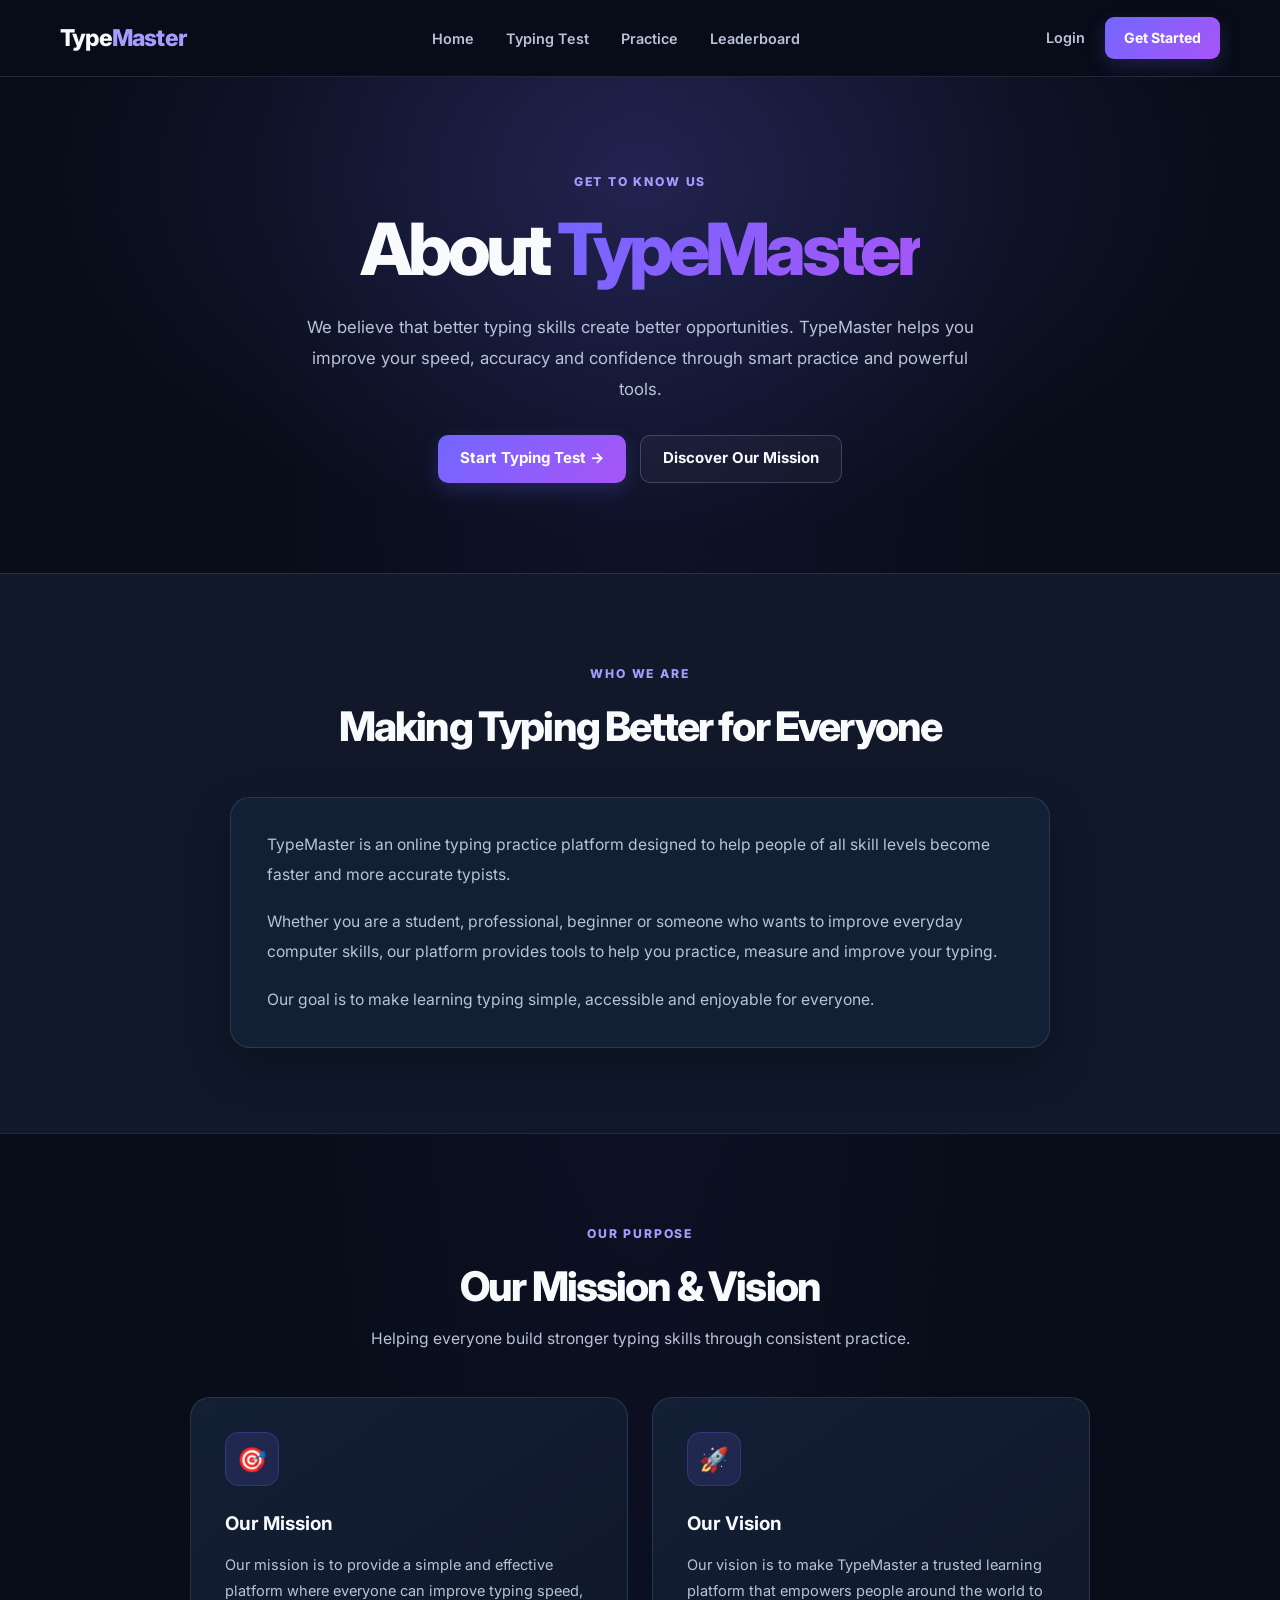
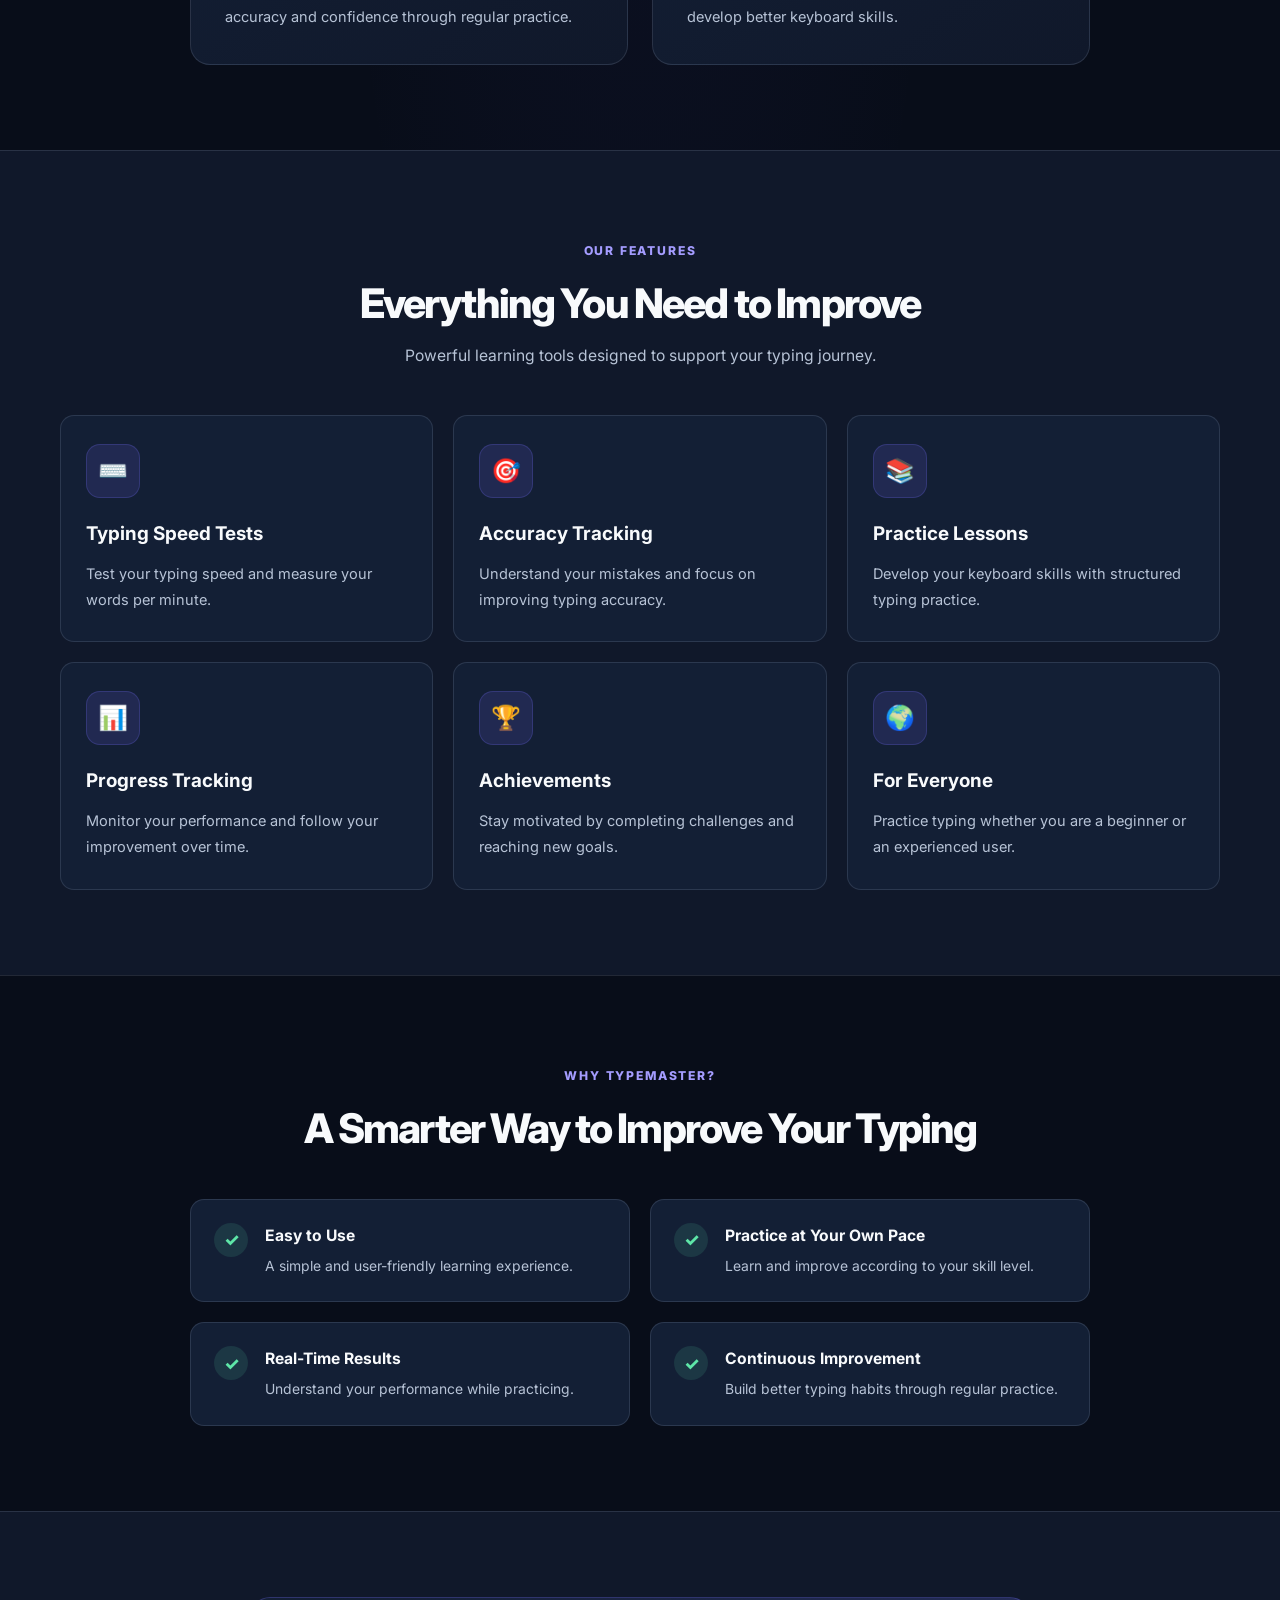
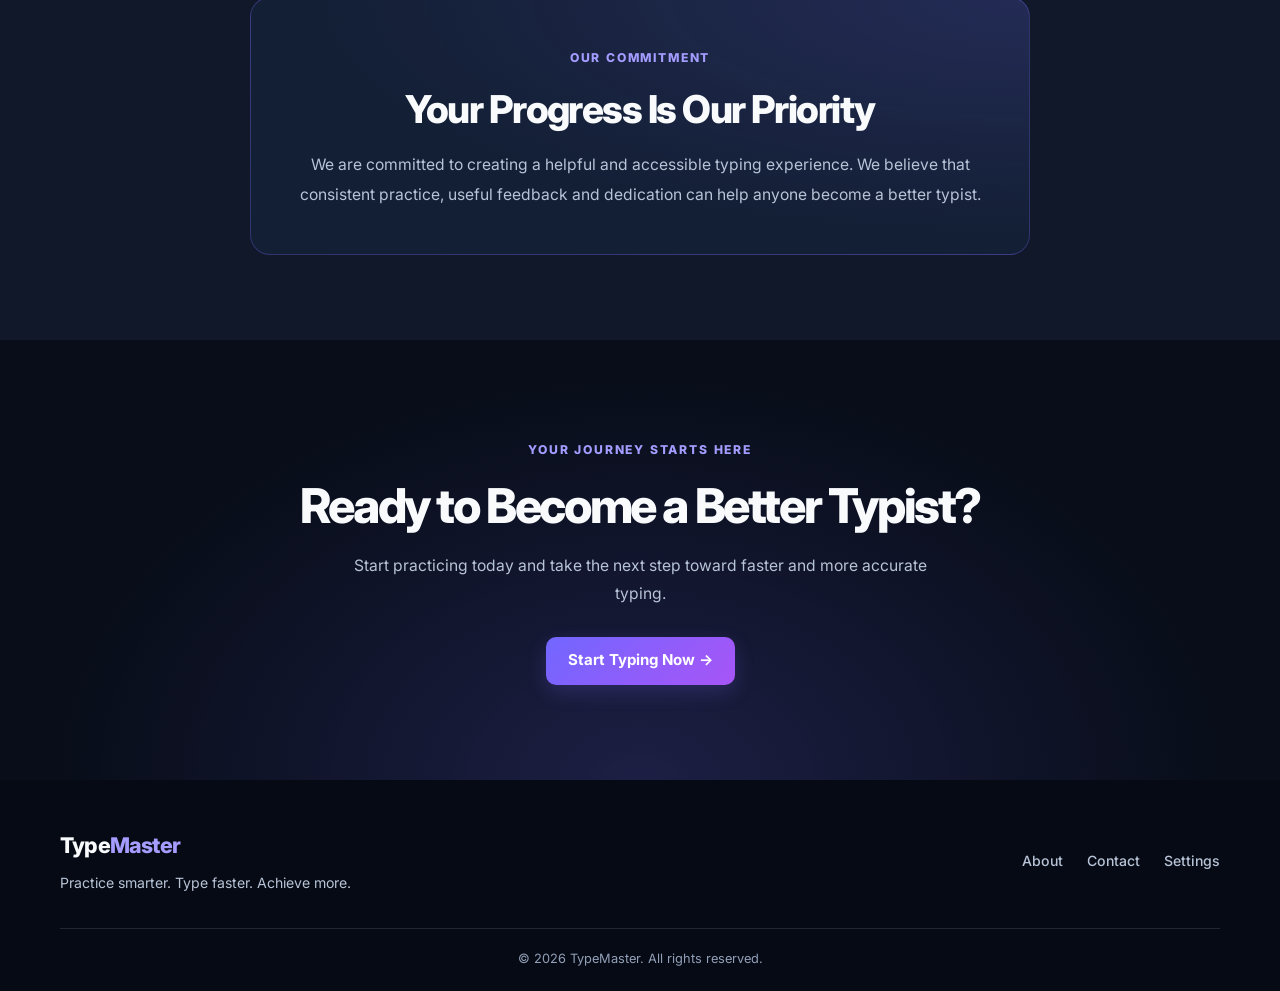
==== commit 549cca23: "Update website" ====
--- a/frontend/pages/about.html
+++ b/frontend/pages/about.html
@@ -29,8 +29,7 @@
                 <li><a href="../index.html">Home</a></li>
                 <li><a href="practice.html">Typing Test</a></li>
                 <li><a href="lessons.html">Practice</a></li>
-                <li><a href="dashboard.html">Dashboard</a></li>
-                <li><a href="leaderboard.html">Leaderboard</a></li>
+<li><a href="leaderboard.html">Leaderboard</a></li>
             </ul>
 
             <div class="nav-actions">
@@ -354,8 +353,7 @@
             <div class="footer-links">
                 <a href="about.html">About</a>
                 <a href="contact.html">Contact</a>
-                <a href="feedback.html">Feedback</a>
-                <a href="settings.html">Settings</a>
+<a href="settings.html">Settings</a>
             </div>
 
         </div>
@@ -370,3 +368,4 @@
 
 </body>
 </html>
+
--- a/frontend/css/style.css
+++ b/frontend/css/style.css
@@ -547,12 +547,28 @@
 @media (max-width: 760px) {
     .navbar {
         min-height: 68px;
-        gap: 16px;
+        gap: 12px;
+        flex-wrap: wrap;
+        justify-content: center;
     }
 
     .nav-links {
-        display: none;
-    }
+        display: flex;
+        flex-wrap: wrap;
+        justify-content: center;
+        gap: 10px 16px;
+        width: 100%;
+        order: 3;
+    }
+
+    .nav-links a {
+        font-size: 11px;
+    }
+
+    .nav-actions {
+        gap: 14px;
+    }
+
 
     .nav-actions {
         gap: 14px;
